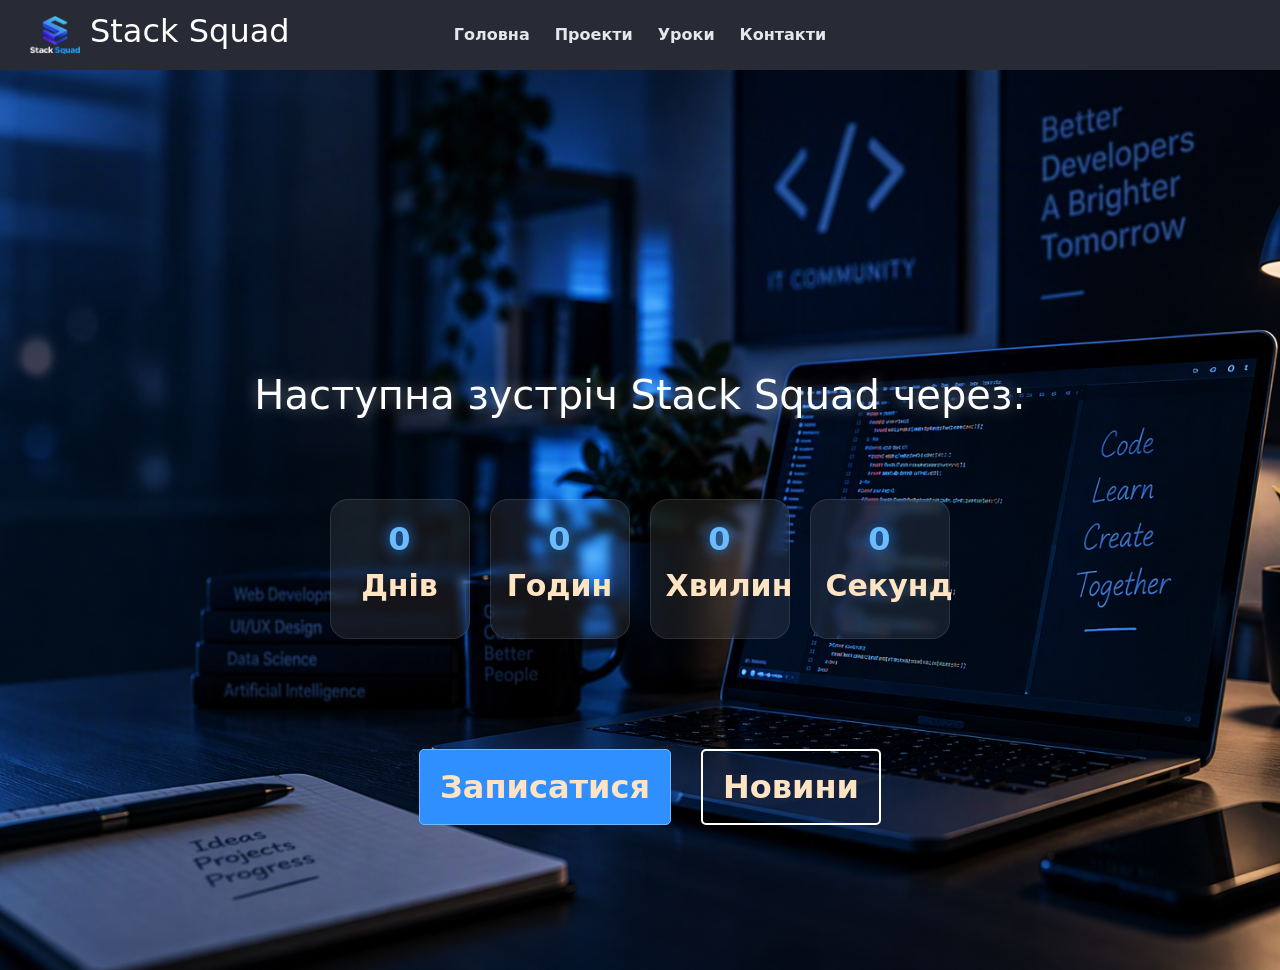
==== index.html @ 8d1e8cbf "Initial commit" ====
<!DOCTYPE html>
<html lang="en">
<head>
    <meta charset="UTF-8">

    <meta name="viewport" content="width=device-width, initial-scale=1.0">
    <link href="https://cdn.jsdelivr.net/npm/bootstrap@5.3.8/dist/css/bootstrap.min.css" rel="stylesheet">

    <link rel="stylesheet" href="style.css">
    <link rel="icon" type="image/png" href="/logo.png">
    <title>StackSquad</title>
</head>
<body>
<header class="header">
    <div class="main">
        <img src="logo.png">
        <h2>Stack Squad</h2>

    </div>

    <div class="menu">
        <a href="">Головна</a>
        <a href="">Проекти</a>
        <a href="">Уроки</a>
        <a href="">Контакти</a>
    </div>
</header>
<div class="full">
    <div class="text">
        <h1>Наступна зустріч Stack Squad через:</h1>
        <div class="timer">
            <div class="unit"><div class="number" id="d">0</div>Днів</div>
            <div class="unit"><div class="number" id="h">0</div>Годин</div>
            <div class="unit"><div class="number" id="m">0</div>Хвилин</div>
            <div class="unit"><div class="number" id="s">0</div>Секунд</div>
        </div>
    </div>

    <div class="cardButton">
        <button class="contact">Записатися</button>
        <button class="lessons">Новини</button>

    </div>
</div>

<!--<div class="mid">-->
<!--    <div class="info">-->
<!--        <h2>Про нас</h2>-->
<!--        <p>Some quick example text to build on the card title and make up the bulk of the card's content.-->
<!--            Some quick example text to build on the card title and make up the bulk of the card's content.-->
<!--            Some quick example text to build on the card title and make up the bulk of the card's content.-->
<!--            Some quick example text to build on the card title and make up the bulk of the card's content.</p>-->
<!--    </div>-->
<!--   -->
<!--</div>-->

<!--<div class="back">-->

<!--    <div class="card" style="width: 26rem;">-->
<!--        <img src="background1.png" class="card-img-top" alt="...">-->
<!--        <div class="card-body">-->
<!--            <h5 class="card-title">Урок1</h5>-->
<!--            <p class="card-text">Some quick example text to build on the card title and make up the bulk of the card's content.</p>-->
<!--            <a href="#" class="btn btn-primary">Переход куда-нибудь</a>-->
<!--        </div>-->
<!--    </div>-->

<!--    <div class="card" style="width: 26rem;">-->
<!--        <img src="background1.png" class="card-img-top" alt="...">-->
<!--        <div class="card-body">-->
<!--            <h5 class="card-title">Урок2</h5>-->
<!--            <p class="card-text">Some quick example text to build on the card title and make up the bulk of the card's content.</p>-->
<!--            <a href="#" class="btn btn-primary">Переход куда-нибудь</a>-->
<!--        </div>-->
<!--    </div>-->

<!--    <div class="card" style="width: 26rem;">-->
<!--        <img src="background1.png" class="card-img-top" alt="...">-->
<!--        <div class="card-body">-->
<!--            <h5 class="card-title">Урок3</h5>-->
<!--            <p class="card-text">Some quick example text to build on the card title and make up the bulk of the card's content.</p>-->
<!--            <a href="#" class="btn btn-primary">Переход куда-нибудь</a>-->
<!--        </div>-->
<!--    </div>-->


<!--</div>-->
<script src="project.js" defer></script>
<!--<script src="https://cdn.jsdelivr.net/npm/bootstrap@5.3.8/dist/js/bootstrap.bundle.min.js"></script>-->
</body>
</html>
---- style.css ----
body {
    margin: 0;

}
.header {
    width: 100%;
    height: 70px;
    background-color: rgba(3, 7, 18, 0.85);
    backdrop-filter: blur(10px);

    display: flex;
    justify-content: space-between; /*Перший елемент притисни до лівого краю, останній до правого, а весь вільний простір роздай між ними.*/
    align-items: center;

    padding: 1px 30px;
}

.main {
    display: flex;
    align-items: center;
    gap: 10px;
}

.main img {
    width: 50px;
}

.main h2 {
    color: white;
}

.menu {
    position: absolute; /*Я хочу сам керувати положенням цього елемента*/
    left: 50%;
    transform: translateX(-50%);/*Посунь мене вліво на 50% моєї власної ширини.*/

    display: flex; /*Робить елементи всередені в один ряд*/
    gap: 25px;
}

.menu a {
    text-decoration: none;
    color: #E5E7EB;
    font-weight: bold;
}

.menu a:hover {
    color: #60A5FA;
}


.full {
    width: 100%;
    height: 100vh;
    background-image: url("background1.png");
    background-size: cover;
    background-position: center;
    background-repeat: no-repeat;

    display: flex;
    flex-direction: column;
    justify-content: center;
    align-items: center;

    gap: 50px;
    text-align: center;

}
.text{
    display: flex;
    flex-direction: column;
    align-items: center;
    padding-top: 20vh;
}


.text h1{
    color: white;
    text-align: center;
    margin-bottom: 55px;
    transform: translateY(-25px);
    text-shadow: 0 0 15px rgba(255, 255, 255, 0.4);
}
.timer {
    display: flex;
    justify-content: center;
    gap: 20px;

    margin-bottom: 60px;

}
.unit {
    min-width: 90px;
    padding: 15px;

    background: rgba(255, 255, 255, 0.08);
    backdrop-filter: blur(5px);
    color: bisque;
    font-size: 30px;
    font-weight: bold;
    border-radius: 18px;
    border: 1px solid rgba(255, 255, 255, 0.1);
    transition: 0.3s;

    width: 140px;
    height: 140px;
}
.unit:hover {
    transform: translateY(-5px);
    background: rgba(0, 119, 255, 0.2);
}
.number {
    font-size: 32px;
    font-weight: bold;
    color: #6bbcff;
    text-shadow: 0 0 15px #2f8fff;
}
.label {
    color: #d0d8ff;
    font-size: 14px;
}
.cardButton{
    display: flex;
    gap: 10px;
    justify-content: center;
}



.contact {
    background-color: #2f8fff;
    border: 1px solid #6bbcff;
    font-size: 32px;
    font-weight: bold;
    color: bisque;
    border-radius: 5px;
    padding: 12px 20px;
    text-align: center;
    display: inline-block;
    margin: 0 20px;

}
.contact:hover {
    background-color: #60A5FA;
    color: #171020;
    box-shadow: 0 0 12px #FF751855;
}
.lessons {
    background-color: transparent;
    border: 2px solid white;
    font-size: 32px;
    font-weight: bold;
    color: bisque;
    border-radius: 5px;
    padding: 12px 20px;
    text-align: center;
    display: inline-block;
}
.lessons:hover {
    background-color: lightcyan;
    color: #171020;
    box-shadow: 0 0 12px #FF751855;
}
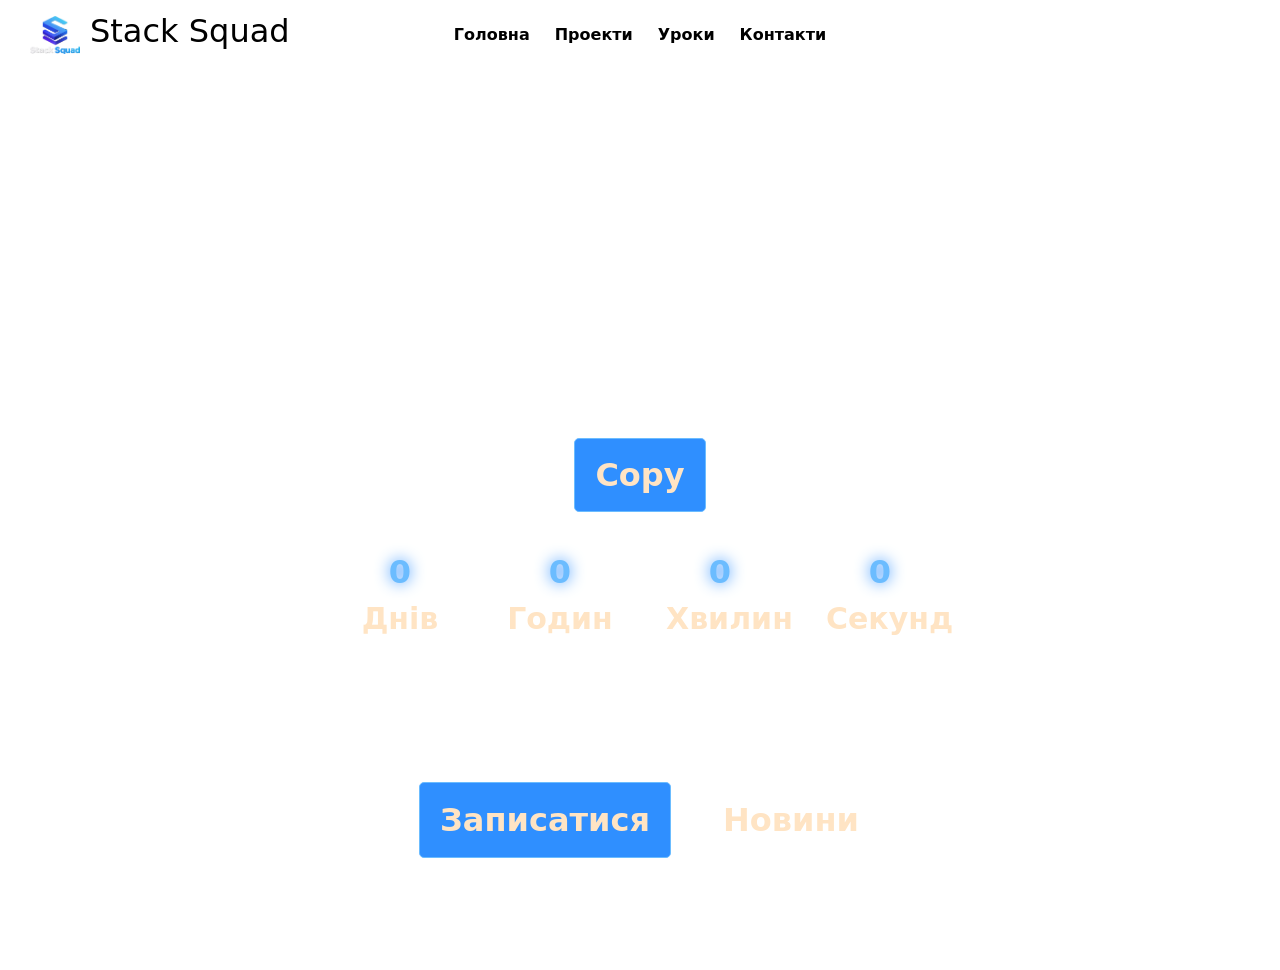
==== commit fb766e16: "last" ====
--- a/index.html
+++ b/index.html
@@ -19,15 +19,16 @@
     </div>
 
     <div class="menu">
-        <a href="">Головна</a>
+        <a href="index.html">Головна</a>
         <a href="">Проекти</a>
         <a href="">Уроки</a>
-        <a href="">Контакти</a>
+        <a href="contacts.html">Контакти</a>
     </div>
 </header>
 <div class="full">
-    <div class="text">
+    <div class="textContainer">
         <h1>Наступна зустріч Stack Squad через:</h1>
+        <button class="copy">Copy</button>
         <div class="timer">
             <div class="unit"><div class="number" id="d">0</div>Днів</div>
             <div class="unit"><div class="number" id="h">0</div>Годин</div>
@@ -37,8 +38,8 @@
     </div>
 
     <div class="cardButton">
-        <button class="contact">Записатися</button>
-        <button class="lessons">Новини</button>
+        <button class="buttonCont">Записатися</button>
+        <button class="buttonLessons">Новини</button>
 
     </div>
 </div>
--- a/style.css
+++ b/style.css
@@ -5,7 +5,7 @@
 .header {
     width: 100%;
     height: 70px;
-    background-color: rgba(3, 7, 18, 0.85);
+    background-color: white;
     backdrop-filter: blur(10px);
 
     display: flex;
@@ -26,7 +26,7 @@
 }
 
 .main h2 {
-    color: white;
+    color: black;
 }
 
 .menu {
@@ -40,7 +40,7 @@
 
 .menu a {
     text-decoration: none;
-    color: #E5E7EB;
+    color: black;
     font-weight: bold;
 }
 
@@ -52,7 +52,7 @@
 .full {
     width: 100%;
     height: 100vh;
-    background-image: url("background1.png");
+    background-image: url("background3.jpg");
     background-size: cover;
     background-position: center;
     background-repeat: no-repeat;
@@ -66,7 +66,7 @@
     text-align: center;
 
 }
-.text{
+.textContainer{
     display: flex;
     flex-direction: column;
     align-items: center;
@@ -74,10 +74,10 @@
 }
 
 
-.text h1{
+.textContainer h1{
     color: white;
     text-align: center;
-    margin-bottom: 55px;
+   
     transform: translateY(-25px);
     text-shadow: 0 0 15px rgba(255, 255, 255, 0.4);
 }
@@ -127,7 +127,7 @@
 
 
 
-.contact {
+.buttonCont {
     background-color: #2f8fff;
     border: 1px solid #6bbcff;
     font-size: 32px;
@@ -140,12 +140,12 @@
     margin: 0 20px;
 
 }
-.contact:hover {
+.buttonCont:hover {
     background-color: #60A5FA;
     color: #171020;
     box-shadow: 0 0 12px #FF751855;
 }
-.lessons {
+.buttonLessons {
     background-color: transparent;
     border: 2px solid white;
     font-size: 32px;
@@ -156,9 +156,29 @@
     text-align: center;
     display: inline-block;
 }
-.lessons:hover {
+.buttonLessons:hover {
     background-color: lightcyan;
     color: #171020;
     box-shadow: 0 0 12px #FF751855;
 }
+.copy {
+    background-color: #2f8fff;
+    border: 1px solid #6bbcff;
+    font-size: 32px;
+    font-weight: bold;
+    color: bisque;
+    border-radius: 5px;
+    padding: 12px 20px;
+    text-align: center;
+    display: inline-block;
+    margin: 20px 20px;
 
+}
+.copy:hover {
+    background-color: #60A5FA;
+    color: #171020;
+    box-shadow: 0 0 12px #FF751855;
+}
+
+
+
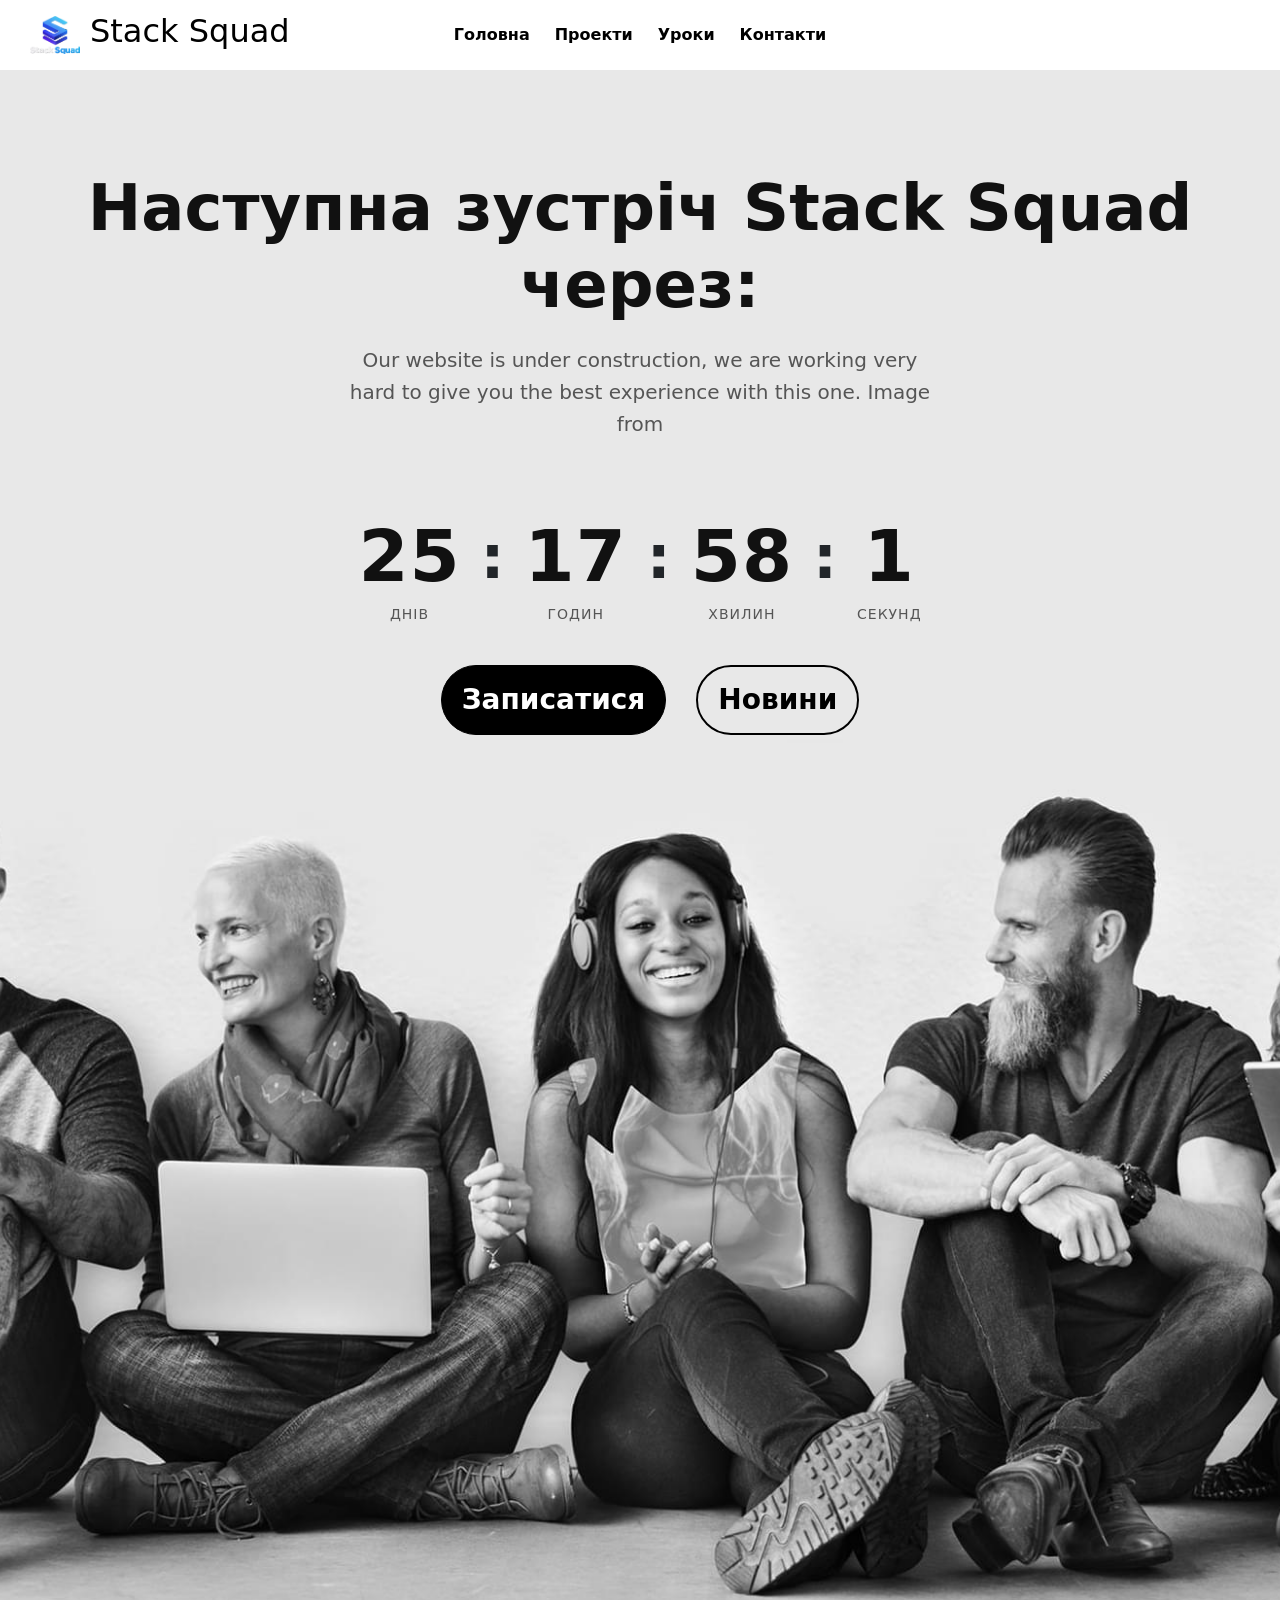
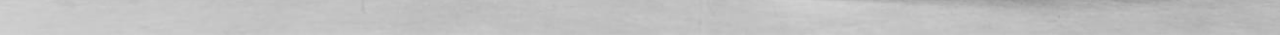
==== commit a0db25b7: "newBackground" ====
--- a/index.html
+++ b/index.html
@@ -26,23 +26,33 @@
     </div>
 </header>
 <div class="full">
-    <div class="textContainer">
         <h1>Наступна зустріч Stack Squad через:</h1>
-        <button class="copy">Copy</button>
-        <div class="timer">
-            <div class="unit"><div class="number" id="d">0</div>Днів</div>
-            <div class="unit"><div class="number" id="h">0</div>Годин</div>
-            <div class="unit"><div class="number" id="m">0</div>Хвилин</div>
-            <div class="unit"><div class="number" id="s">0</div>Секунд</div>
-        </div>
-    </div>
+        <p>Our website is under construction, we are working very hard to give you the best experience with this one. Image from </p>
+</div>
 
-    <div class="cardButton">
-        <button class="buttonCont">Записатися</button>
-        <button class="buttonLessons">Новини</button>
+<div class="timer">
+    <div class="unit"><div class="number" id="d">0</div>Днів</div>
+    <div class="separator">:</div>
+    <div class="unit"><div class="number" id="h">0</div>Годин</div>
+    <div class="separator">:</div>
+    <div class="unit"><div class="number" id="m">0</div>Хвилин</div>
+    <div class="separator">:</div>
+    <div class="unit"><div class="number" id="s">0</div>Секунд</div>
 
-    </div>
 </div>
+
+
+<div class="cardButton">
+    <button class="buttonCont">Записатися</button>
+    <button class="buttonLessons">Новини</button>
+
+</div>
+
+<div class="photo">
+
+
+</div>
+
 
 <!--<div class="mid">-->
 <!--    <div class="info">-->
--- a/style.css
+++ b/style.css
@@ -1,6 +1,6 @@
 body {
     margin: 0;
-
+    background-color: #e8e8e8;
 }
 .header {
     width: 100%;
@@ -50,90 +50,82 @@
 
 
 .full {
+    display: flex;
+    flex-direction: column;
+    justify-content: center;
+    align-items: center;
+
+    margin-top: 100px;
+    text-align: center;
+
+}
+.full h1{
+    font-size: 64px;
+    font-weight: 700;
+    color: #111;
+    margin-bottom: 20px;
+}
+.full p {
+    max-width: 600px;
+    font-size: 20px;
+    color: #555;
+    line-height: 1.6;
+    margin-bottom: 40px;
+}
+.photo {
     width: 100%;
     height: 100vh;
     background-image: url("background3.jpg");
     background-size: cover;
     background-position: center;
     background-repeat: no-repeat;
-
-    display: flex;
-    flex-direction: column;
-    justify-content: center;
-    align-items: center;
-
-    gap: 50px;
-    text-align: center;
-
-}
-.textContainer{
-    display: flex;
-    flex-direction: column;
-    align-items: center;
-    padding-top: 20vh;
-}
-
-
-.textContainer h1{
-    color: white;
-    text-align: center;
-   
-    transform: translateY(-25px);
-    text-shadow: 0 0 15px rgba(255, 255, 255, 0.4);
-}
-.timer {
-    display: flex;
-    justify-content: center;
-    gap: 20px;
-
-    margin-bottom: 60px;
-
-}
-.unit {
-    min-width: 90px;
-    padding: 15px;
-
-    background: rgba(255, 255, 255, 0.08);
-    backdrop-filter: blur(5px);
-    color: bisque;
-    font-size: 30px;
-    font-weight: bold;
-    border-radius: 18px;
-    border: 1px solid rgba(255, 255, 255, 0.1);
-    transition: 0.3s;
-
-    width: 140px;
-    height: 140px;
-}
-.unit:hover {
-    transform: translateY(-5px);
-    background: rgba(0, 119, 255, 0.2);
-}
-.number {
-    font-size: 32px;
-    font-weight: bold;
-    color: #6bbcff;
-    text-shadow: 0 0 15px #2f8fff;
-}
-.label {
-    color: #d0d8ff;
-    font-size: 14px;
 }
 .cardButton{
     display: flex;
     gap: 10px;
     justify-content: center;
 }
+.timer {
+    display: flex;
+    justify-content: center;
+    align-items: center;
+    gap: 20px;
+    margin: 40px 0;
 
+}
+.unit {
+    display: flex;
+    flex-direction: column;
+    align-items: center;
+    color: #555;
+    font-size: 14px;
+    text-transform: uppercase;
+    letter-spacing: 1px;
+}
+.separator {
+    font-size: 60px;
+    font-weight: bold;
+    margin-top: -30px;
+}
+.number {
+    font-size: 72px;
+    font-weight: 700;
+    color: #111;
+    line-height: 1;
+    margin-bottom: 12px;
+}
+.label {
+    color: #d0d8ff;
+    font-size: 14px;
+}
+.buttonCont {
+    background-color: #000;
 
-
-.buttonCont {
-    background-color: #2f8fff;
-    border: 1px solid #6bbcff;
-    font-size: 32px;
+    border: 1px solid black;
+    font-size: 28px;
     font-weight: bold;
-    color: bisque;
-    border-radius: 5px;
+    color: white;
+    border-radius: 45px;
     padding: 12px 20px;
     text-align: center;
     display: inline-block;
@@ -141,44 +133,27 @@
 
 }
 .buttonCont:hover {
-    background-color: #60A5FA;
-    color: #171020;
+    background-color: #6B6B6B;
+    color: white;
     box-shadow: 0 0 12px #FF751855;
 }
 .buttonLessons {
     background-color: transparent;
-    border: 2px solid white;
-    font-size: 32px;
+    border: 2px solid black;
+    font-size: 28px;
     font-weight: bold;
-    color: bisque;
-    border-radius: 5px;
+    color: black;
+    border-radius: 45px;
     padding: 12px 20px;
     text-align: center;
     display: inline-block;
 }
 .buttonLessons:hover {
-    background-color: lightcyan;
-    color: #171020;
-    box-shadow: 0 0 12px #FF751855;
-}
-.copy {
-    background-color: #2f8fff;
-    border: 1px solid #6bbcff;
-    font-size: 32px;
-    font-weight: bold;
-    color: bisque;
-    border-radius: 5px;
-    padding: 12px 20px;
-    text-align: center;
-    display: inline-block;
-    margin: 20px 20px;
-
-}
-.copy:hover {
-    background-color: #60A5FA;
+    background-color: #6B6B6B;
     color: #171020;
     box-shadow: 0 0 12px #FF751855;
 }
 
 
 
+
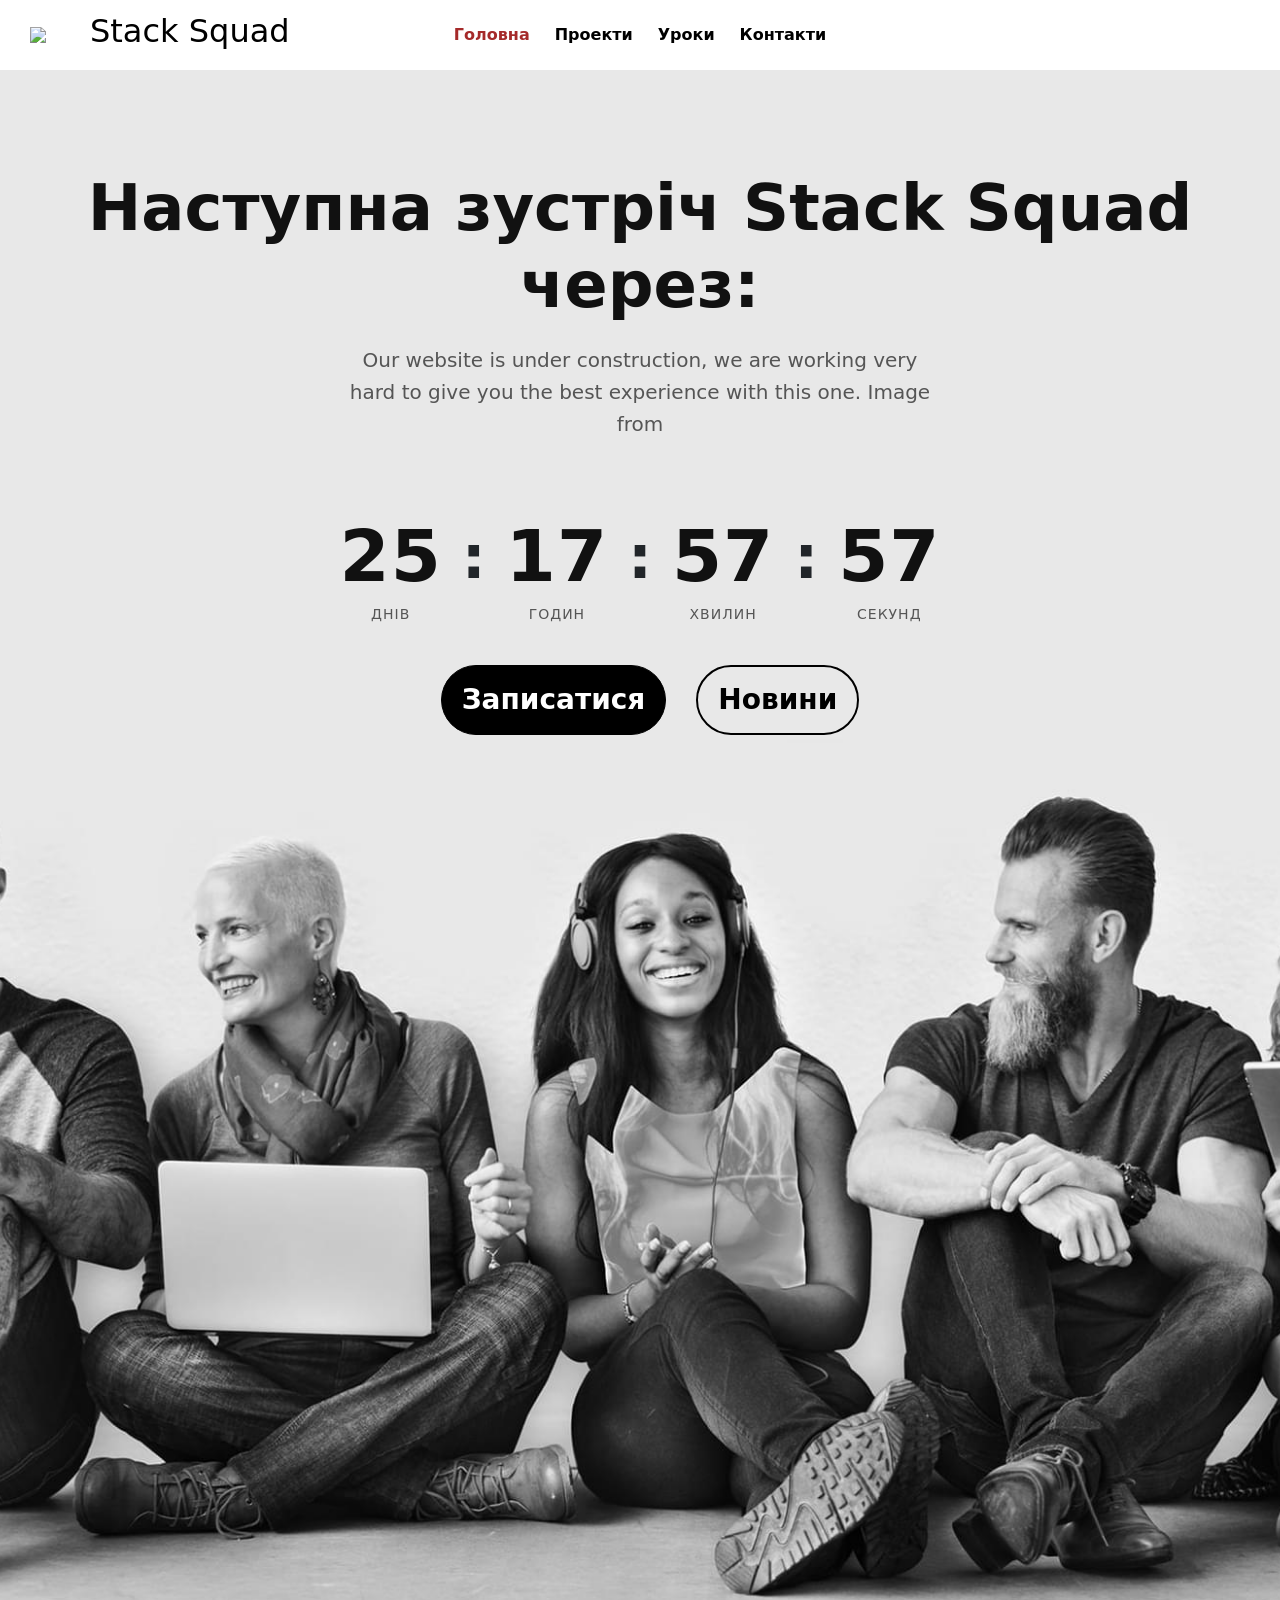
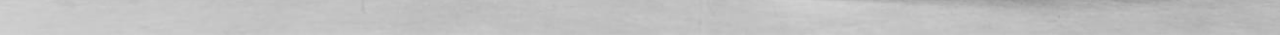
==== commit 4317c6a3: "h2_button" ====
--- a/index.html
+++ b/index.html
@@ -7,22 +7,22 @@
     <link href="https://cdn.jsdelivr.net/npm/bootstrap@5.3.8/dist/css/bootstrap.min.css" rel="stylesheet">
 
     <link rel="stylesheet" href="style.css">
-    <link rel="icon" type="image/png" href="/logo.png">
+    <link rel="icon" type="image/png" href="/logo1.png">
     <title>StackSquad</title>
 </head>
 <body>
 <header class="header">
     <div class="main">
-        <img src="logo.png">
-        <h2>Stack Squad</h2>
+        <img src="logo1.png">
+        <h2 id="copyText">Stack Squad</h2>
 
     </div>
 
     <div class="menu">
-        <a href="index.html">Головна</a>
-        <a href="">Проекти</a>
-        <a href="">Уроки</a>
-        <a href="contacts.html">Контакти</a>
+        <a href="index.html" class="menu-now">Головна</a>
+        <a href="" class="menu-off">Проекти</a>
+        <a href="" class="menu-off">Уроки</a>
+        <a href="contacts.html" class="menu-off">Контакти</a>
     </div>
 </header>
 <div class="full">
--- a/style.css
+++ b/style.css
@@ -27,6 +27,7 @@
 
 .main h2 {
     color: black;
+    cursor: pointer;
 }
 
 .menu {
@@ -37,14 +38,21 @@
     display: flex; /*Робить елементи всередені в один ряд*/
     gap: 25px;
 }
-
-.menu a {
+.menu-now {
+    text-decoration: none;
+    font-weight: bold;
+    color: brown;
+}
+.menu-now:hover{
+    color: #60A5FA;
+}
+.menu-off {
     text-decoration: none;
     color: black;
     font-weight: bold;
 }
 
-.menu a:hover {
+.menu-off:hover {
     color: #60A5FA;
 }
 
